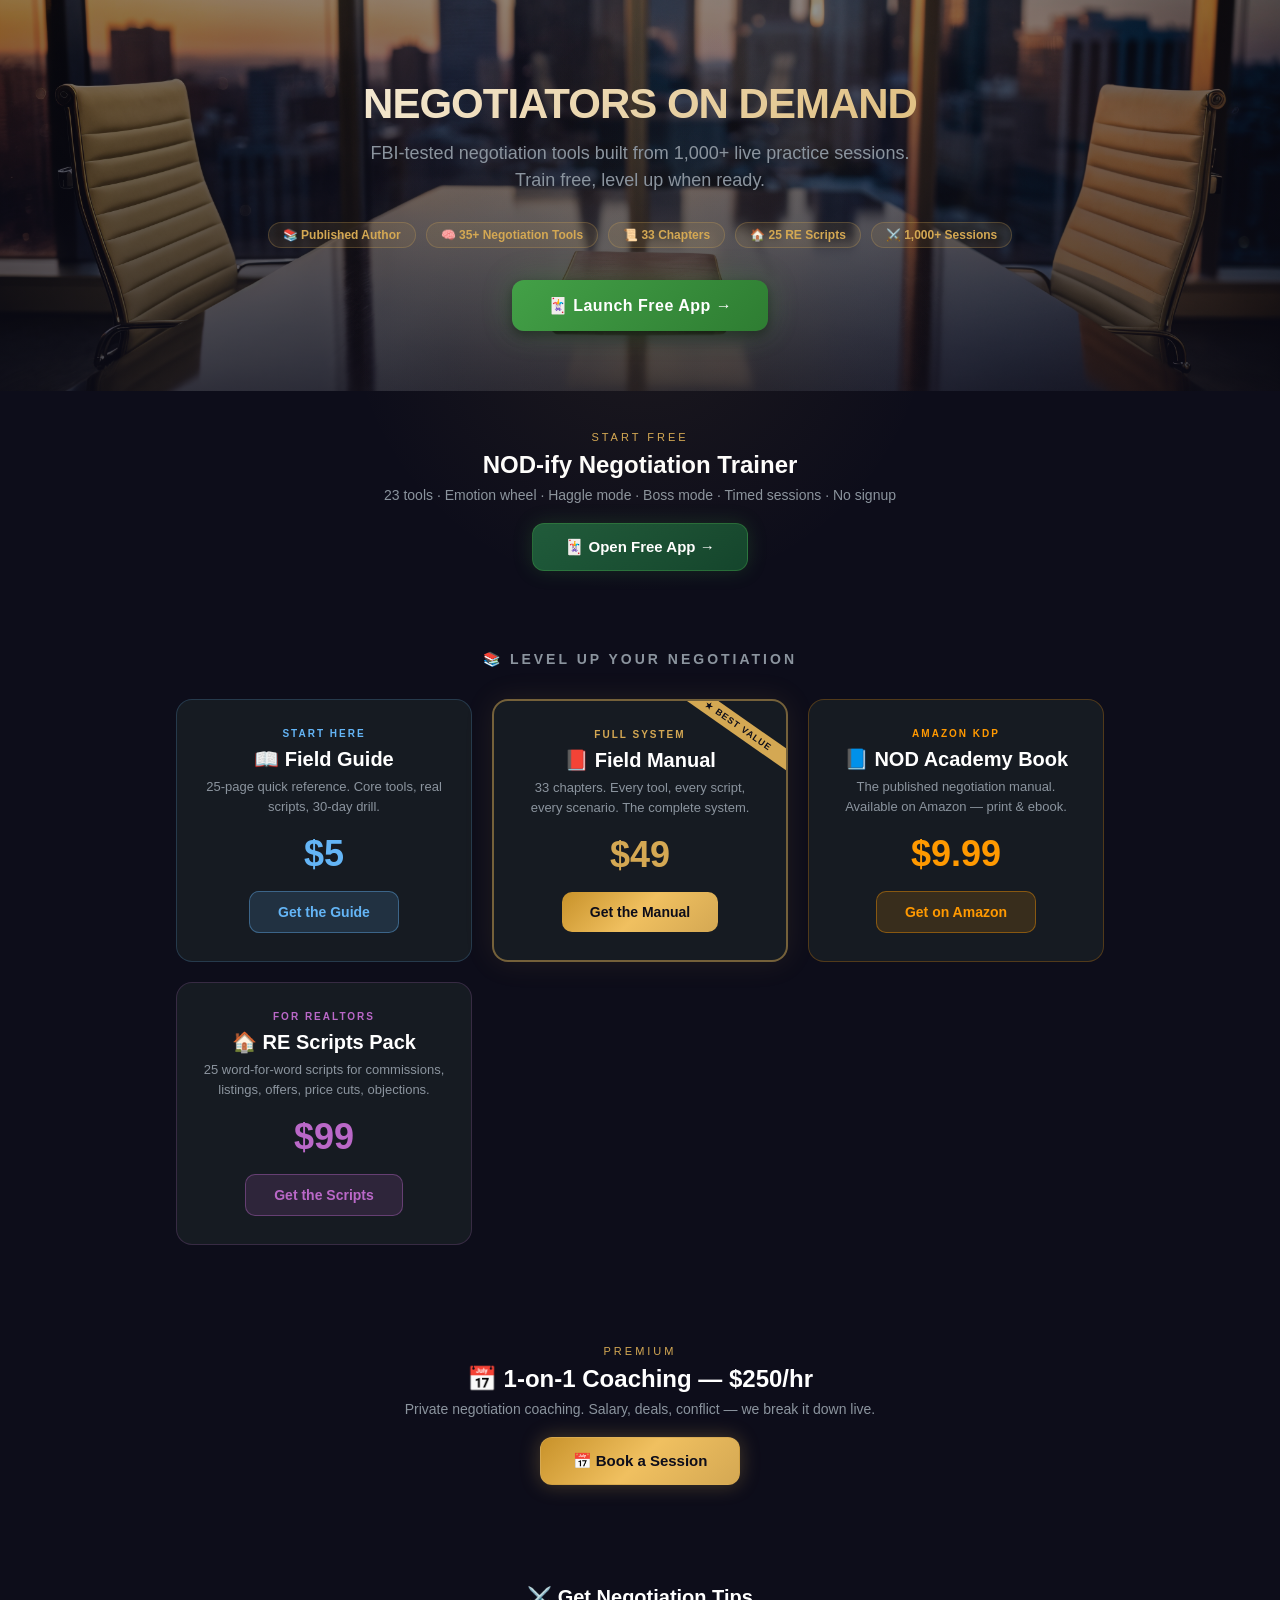
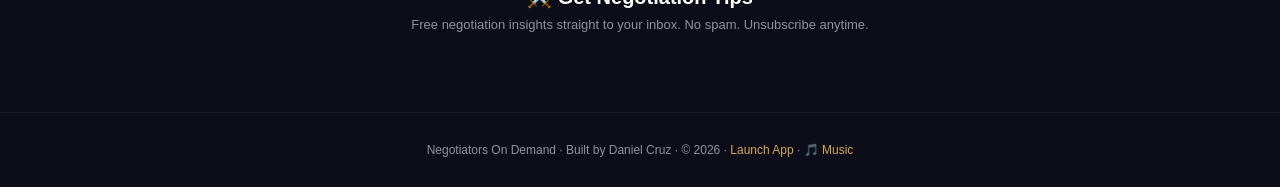
==== index.html @ d4334c04 "Replace public author name with Daniel Cruz Normalize human-facing personal identity references to D" ====
<!DOCTYPE html>
<html lang="en">
<head>
<meta charset="UTF-8">
<meta name="viewport" content="width=device-width, initial-scale=1.0">
<link rel="icon" href="nod-coin.png">
<title>Negotiators On Demand — Negotiation Training & Tools</title>
<meta name="description" content="FBI-tested negotiation tools, scripts, and training. Built from 1,000+ live practice sessions. Free app, $5 Field Guide, $49 Manual, $99 RE Scripts.">
<style>
*{margin:0;padding:0;box-sizing:border-box}
:root{--gold:#d4a853;--bg:#0d0d1a;--card:#161b22;--text:#e6edf3;--dim:#8b949e;--blue:#64b5f6;--purple:#ba68c8}
body{font-family:-apple-system,BlinkMacSystemFont,'Segoe UI',sans-serif;background:var(--bg);color:var(--text);min-height:100vh;overflow-x:hidden}

/* Hero */
.hero{text-align:center;padding:80px 20px 60px;position:relative;background:url('./assets/hero-boardroom.png') center/cover no-repeat;background-color:var(--bg)}
.hero::before{content:'';position:absolute;inset:0;background:linear-gradient(180deg,rgba(13,13,26,0.45) 0%,rgba(13,13,26,0.75) 100%);pointer-events:none}
.hero::after{content:'';position:absolute;top:0;left:50%;transform:translateX(-50%);width:600px;height:600px;background:radial-gradient(circle,rgba(212,168,83,0.08) 0%,transparent 70%);pointer-events:none}
.hero>*{position:relative;z-index:1}
.hero h1{font-size:42px;font-weight:900;letter-spacing:-1px;margin-bottom:12px;background:linear-gradient(135deg,#fff 0%,#d4a853 100%);-webkit-background-clip:text;-webkit-text-fill-color:transparent;background-clip:text}
.hero .tagline{font-size:18px;color:var(--dim);max-width:560px;margin:0 auto 28px;line-height:1.5}
.hero .badges{display:flex;gap:10px;justify-content:center;flex-wrap:wrap;margin-bottom:32px}
.hero .badge{padding:5px 14px;border-radius:16px;font-size:12px;font-weight:600;background:rgba(212,168,83,0.1);color:var(--gold);border:1px solid rgba(212,168,83,0.25)}
.hero .cta-app{display:inline-flex;align-items:center;gap:8px;padding:16px 36px;border-radius:12px;text-decoration:none;font-weight:800;font-size:16px;letter-spacing:0.5px;background:linear-gradient(135deg,#43a047 0%,#2e7d32 100%);color:#fff;box-shadow:0 0 30px rgba(67,160,71,0.3),0 4px 12px rgba(0,0,0,0.5);transition:all 0.2s}
.hero .cta-app:hover{transform:translateY(-2px);box-shadow:0 0 50px rgba(67,160,71,0.5),0 6px 20px rgba(0,0,0,0.5)}

/* Product grid */
.products{max-width:960px;margin:0 auto;padding:20px 16px 60px}
.products h2{text-align:center;font-size:14px;letter-spacing:3px;text-transform:uppercase;color:var(--dim);margin-bottom:32px}
.product-grid{display:grid;grid-template-columns:repeat(auto-fit,minmax(260px,1fr));gap:20px}
.product-card{background:var(--card);border-radius:16px;padding:28px 24px;text-align:center;position:relative;overflow:hidden;transition:transform 0.3s,box-shadow 0.3s;border:1px solid rgba(255,255,255,0.06)}
.product-card:hover{transform:translateY(-4px);box-shadow:0 12px 40px rgba(0,0,0,0.4)}
.product-card .tag{font-size:10px;letter-spacing:2px;text-transform:uppercase;margin-bottom:8px;font-weight:700}
.product-card .name{font-size:20px;font-weight:800;margin-bottom:6px;color:#fff}
.product-card .desc{font-size:13px;color:var(--dim);line-height:1.5;margin-bottom:16px;min-height:40px}
.product-card .price{font-size:36px;font-weight:900;margin-bottom:16px}
.product-card .buy{display:inline-block;padding:12px 28px;border-radius:10px;text-decoration:none;font-weight:700;font-size:14px;transition:all 0.2s}

/* Card themes */
.card-guide{border-color:rgba(100,181,246,0.2)}
.card-guide .tag{color:var(--blue)}
.card-guide .price{color:var(--blue)}
.card-guide .buy{background:rgba(100,181,246,0.15);color:var(--blue);border:1px solid rgba(100,181,246,0.4)}
.card-guide .buy:hover{background:var(--blue);color:#0d0d1a}
.card-guide:hover{border-color:rgba(100,181,246,0.4)}

.card-manual{border:2px solid rgba(212,168,83,0.5);box-shadow:0 0 30px rgba(212,168,83,0.1)}
.card-manual .tag{color:var(--gold)}
.card-manual .price{color:var(--gold)}
.card-manual .buy{background:linear-gradient(135deg,#c8922a 0%,#f0c060 50%,#d4a853 100%);color:#0d0d1a;font-weight:800}
.card-manual .buy:hover{transform:scale(1.03);box-shadow:0 0 20px rgba(212,168,83,0.5)}
.card-manual .ribbon{position:absolute;top:16px;right:-32px;background:var(--gold);color:#0d0d1a;font-size:9px;font-weight:800;letter-spacing:1px;padding:4px 40px;transform:rotate(35deg)}

.card-scripts{border-color:rgba(186,104,200,0.2)}
.card-scripts .tag{color:var(--purple)}
.card-scripts .price{color:var(--purple)}
.card-scripts .buy{background:rgba(186,104,200,0.15);color:var(--purple);border:1px solid rgba(186,104,200,0.4)}
.card-scripts .buy:hover{background:var(--purple);color:#fff}
.card-scripts:hover{border-color:rgba(186,104,200,0.4)}

/* Free app section */
.free-app{text-align:center;padding:40px 20px 60px}
.free-app .label{font-size:11px;letter-spacing:3px;text-transform:uppercase;color:var(--gold);margin-bottom:8px}
.free-app h3{font-size:24px;font-weight:800;color:#fff;margin-bottom:8px}
.free-app p{color:var(--dim);font-size:14px;margin-bottom:20px}
.free-app .launch{display:inline-flex;align-items:center;gap:8px;padding:14px 32px;border-radius:12px;text-decoration:none;font-weight:700;font-size:15px;background:linear-gradient(135deg,#1e5a3a 0%,#14452c 100%);color:#fff;border:1px solid rgba(67,160,71,0.4);box-shadow:0 0 20px rgba(67,160,71,0.2);transition:all 0.2s}
.free-app .launch:hover{transform:translateY(-2px);box-shadow:0 0 40px rgba(67,160,71,0.4)}

/* ConvertKit */
.lead{max-width:500px;margin:0 auto;padding:40px 20px 60px;text-align:center}
.lead h3{font-size:20px;font-weight:800;color:#fff;margin-bottom:8px}
.lead p{color:var(--dim);font-size:13px;margin-bottom:20px}

/* Footer */
.footer{text-align:center;padding:30px 20px;border-top:1px solid rgba(255,255,255,0.06);color:var(--dim);font-size:12px}
.footer a{color:var(--gold);text-decoration:none}

@media(max-width:600px){
  .hero h1{font-size:32px}
  .hero .tagline{font-size:15px}
  .product-grid{grid-template-columns:1fr}
  .product-card .desc{min-height:auto}
}
</style>
</head>
<body>

<!-- HERO -->
<div class="hero">
  <h1>NEGOTIATORS ON DEMAND</h1>
  <p class="tagline">FBI-tested negotiation tools built from 1,000+ live practice sessions. Train free, level up when ready.</p>
  <div class="badges">
    <span class="badge">📚 Published Author</span>
    <span class="badge">🧠 35+ Negotiation Tools</span>
    <span class="badge">📜 33 Chapters</span>
    <span class="badge">🏠 25 RE Scripts</span>
    <span class="badge">⚔️ 1,000+ Sessions</span>
  </div>
  <a href="MixMatch-FV3.html" class="cta-app">🃏 Launch Free App →</a>
</div>

<!-- FREE APP -->
<div class="free-app">
  <div class="label">Start Free</div>
  <h3>NOD-ify Negotiation Trainer</h3>
  <p>23 tools · Emotion wheel · Haggle mode · Boss mode · Timed sessions · No signup</p>
  <a href="MixMatch-FV3.html" class="launch">🃏 Open Free App →</a>
</div>

<!-- PRODUCTS -->
<div class="products">
  <h2>📚 Level Up Your Negotiation</h2>
  <div class="product-grid">

    <!-- $5 Field Guide -->
    <div class="product-card card-guide">
      <div class="tag">Start Here</div>
      <div class="name">📖 Field Guide</div>
      <div class="desc">25-page quick reference. Core tools, real scripts, 30-day drill.</div>
      <div class="price">$5</div>
      <a href="https://dancruzpro.gumroad.com/l/bksozf" target="_blank" rel="noopener" class="buy">Get the Guide</a>
    </div>

    <!-- $49 Field Manual -->
    <div class="product-card card-manual">
      <div class="ribbon">★ BEST VALUE</div>
      <div class="tag">Full System</div>
      <div class="name">📕 Field Manual</div>
      <div class="desc">33 chapters. Every tool, every script, every scenario. The complete system.</div>
      <div class="price">$49</div>
      <a href="https://dancruzpro.gumroad.com/l/xbbrxc" target="_blank" rel="noopener" class="buy">Get the Manual</a>
    </div>

    <!-- Amazon Book -->
    <div class="product-card card-guide" style="border-color:rgba(255,153,0,0.25)">
      <div class="tag" style="color:#ff9900">Amazon KDP</div>
      <div class="name">📘 NOD Academy Book</div>
      <div class="desc">The published negotiation manual. Available on Amazon — print &amp; ebook.</div>
      <div class="price" style="color:#ff9900">$9.99</div>
      <a href="https://www.amazon.com/dp/B0H6T2M995" target="_blank" rel="noopener" class="buy" style="background:rgba(255,153,0,0.15);color:#ff9900;border:1px solid rgba(255,153,0,0.4)">Get on Amazon</a>
    </div>

    <!-- $99 RE Scripts -->
    <div class="product-card card-scripts">
      <div class="tag">For Realtors</div>
      <div class="name">🏠 RE Scripts Pack</div>
      <div class="desc">25 word-for-word scripts for commissions, listings, offers, price cuts, objections.</div>
      <div class="price">$99</div>
      <a href="https://dancruzpro.gumroad.com/l/fxgdpc" target="_blank" rel="noopener" class="buy">Get the Scripts</a>
    </div>

  </div>
</div>

<!-- COACHING -->
<div class="free-app">
  <div class="label">Premium</div>
  <h3>📅 1-on-1 Coaching — $250/hr</h3>
  <p>Private negotiation coaching. Salary, deals, conflict — we break it down live.</p>
  <a href="https://calendly.com/negotiatorsondemand/virtualcoffeewithdan" target="_blank" rel="noopener" class="launch" style="background:linear-gradient(135deg,#c8922a 0%,#f0c060 50%,#d4a853 100%);color:#0d0d1a;border-color:rgba(212,168,83,0.5);box-shadow:0 0 20px rgba(212,168,83,0.3);">📅 Book a Session</a>
</div>

<!-- CONVERTKIT LEAD CAPTURE -->
<div class="lead">
  <h3>⚔️ Get Negotiation Tips</h3>
  <p>Free negotiation insights straight to your inbox. No spam. Unsubscribe anytime.</p>
  <script async data-uid="b9f24e182a" src="https://tremendous-innovator-7837.kit.com/b9f24e182a/index.js"></script>
</div>

<!-- FOOTER -->
<div class="footer">
  <p>Negotiators On Demand · Built by Daniel Cruz · © 2026 · <a href="MixMatch-FV3.html">Launch App</a> · <a href="music.html">🎵 Music</a></p>
</div>

</body>
</html>
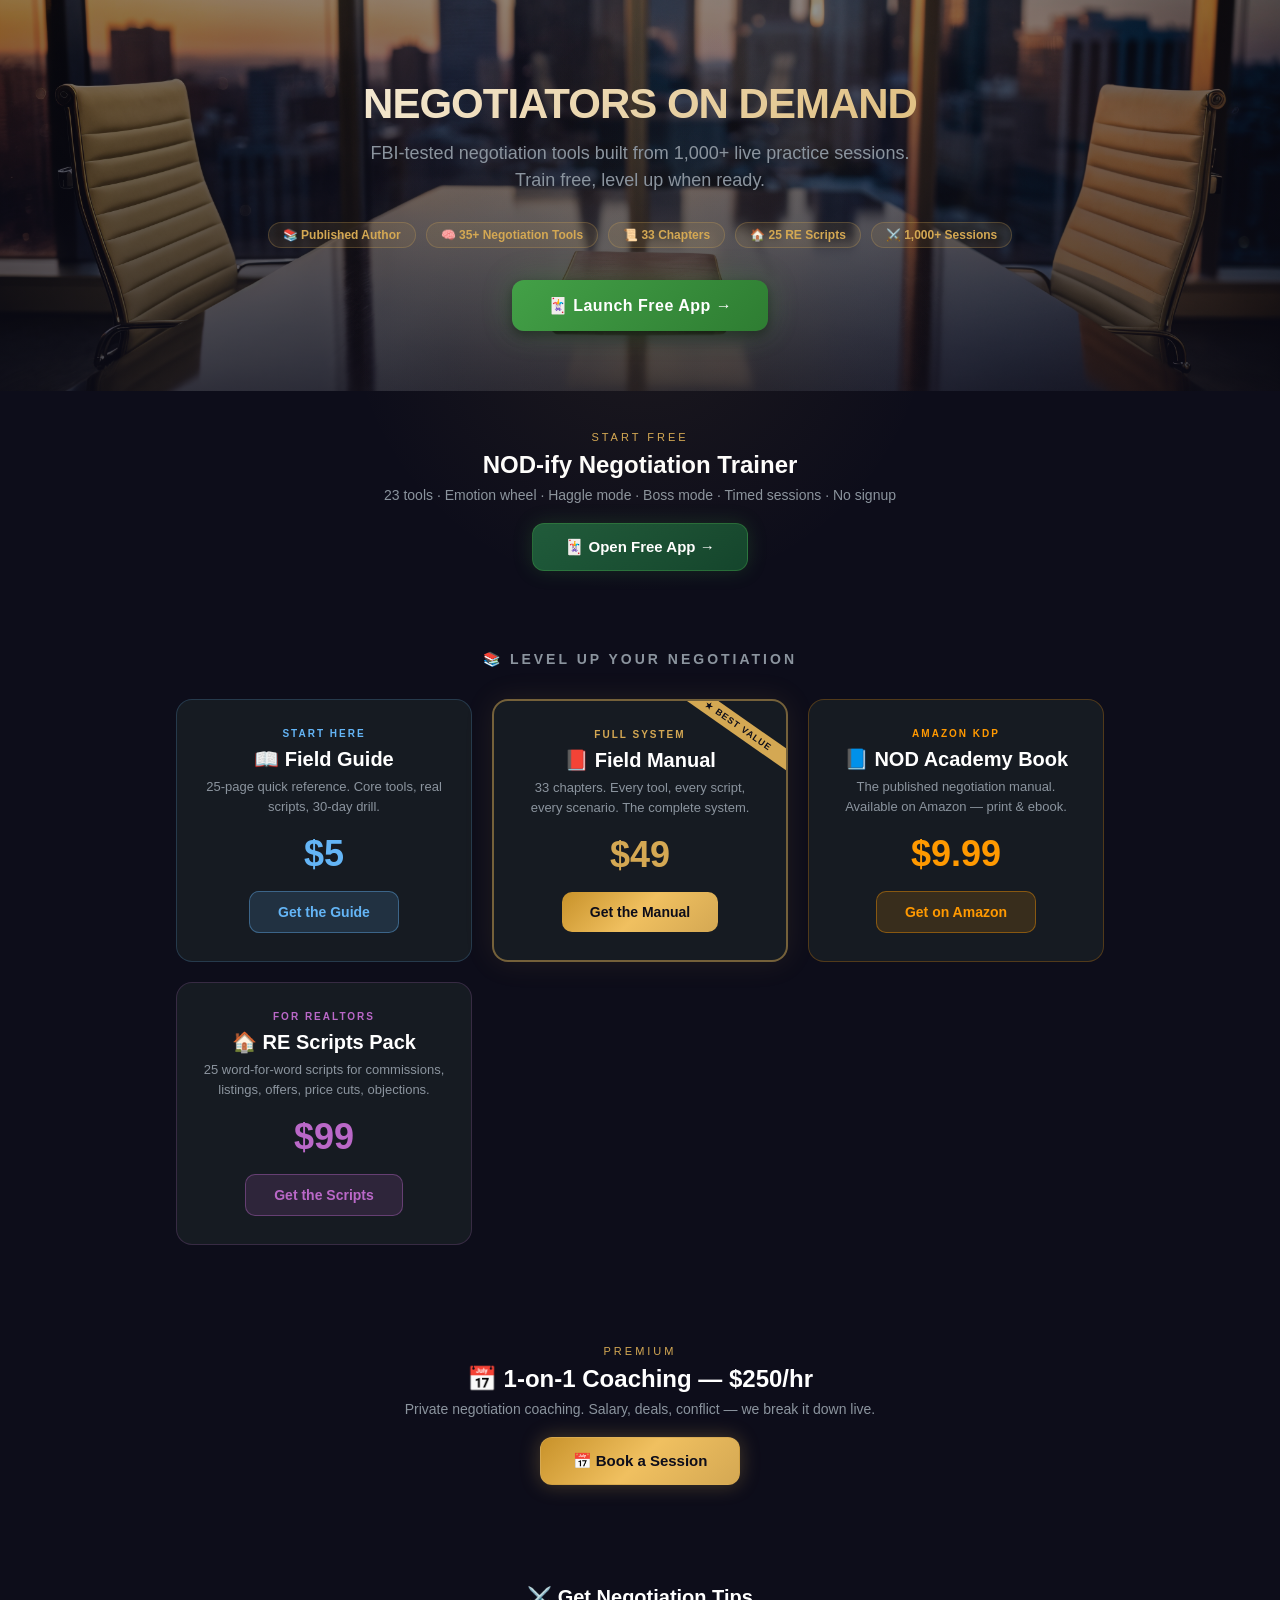
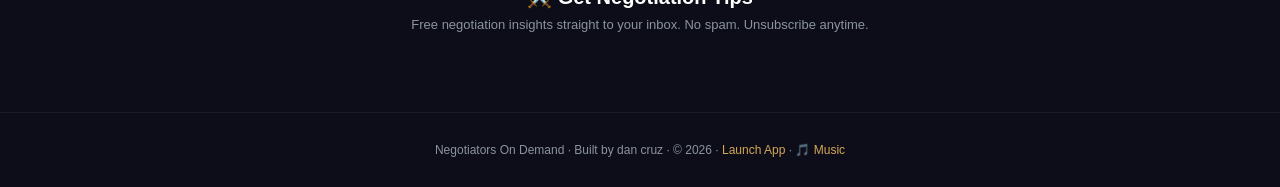
==== commit 6ae94316: "Lowercase Dan Cruz on landing page" ====
--- a/index.html
+++ b/index.html
@@ -168,7 +168,7 @@
 
 <!-- FOOTER -->
 <div class="footer">
-  <p>Negotiators On Demand · Built by Daniel Cruz · © 2026 · <a href="MixMatch-FV3.html">Launch App</a> · <a href="music.html">🎵 Music</a></p>
+  <p>Negotiators On Demand · Built by dan cruz · © 2026 · <a href="MixMatch-FV3.html">Launch App</a> · <a href="music.html">🎵 Music</a></p>
 </div>
 
 </body>
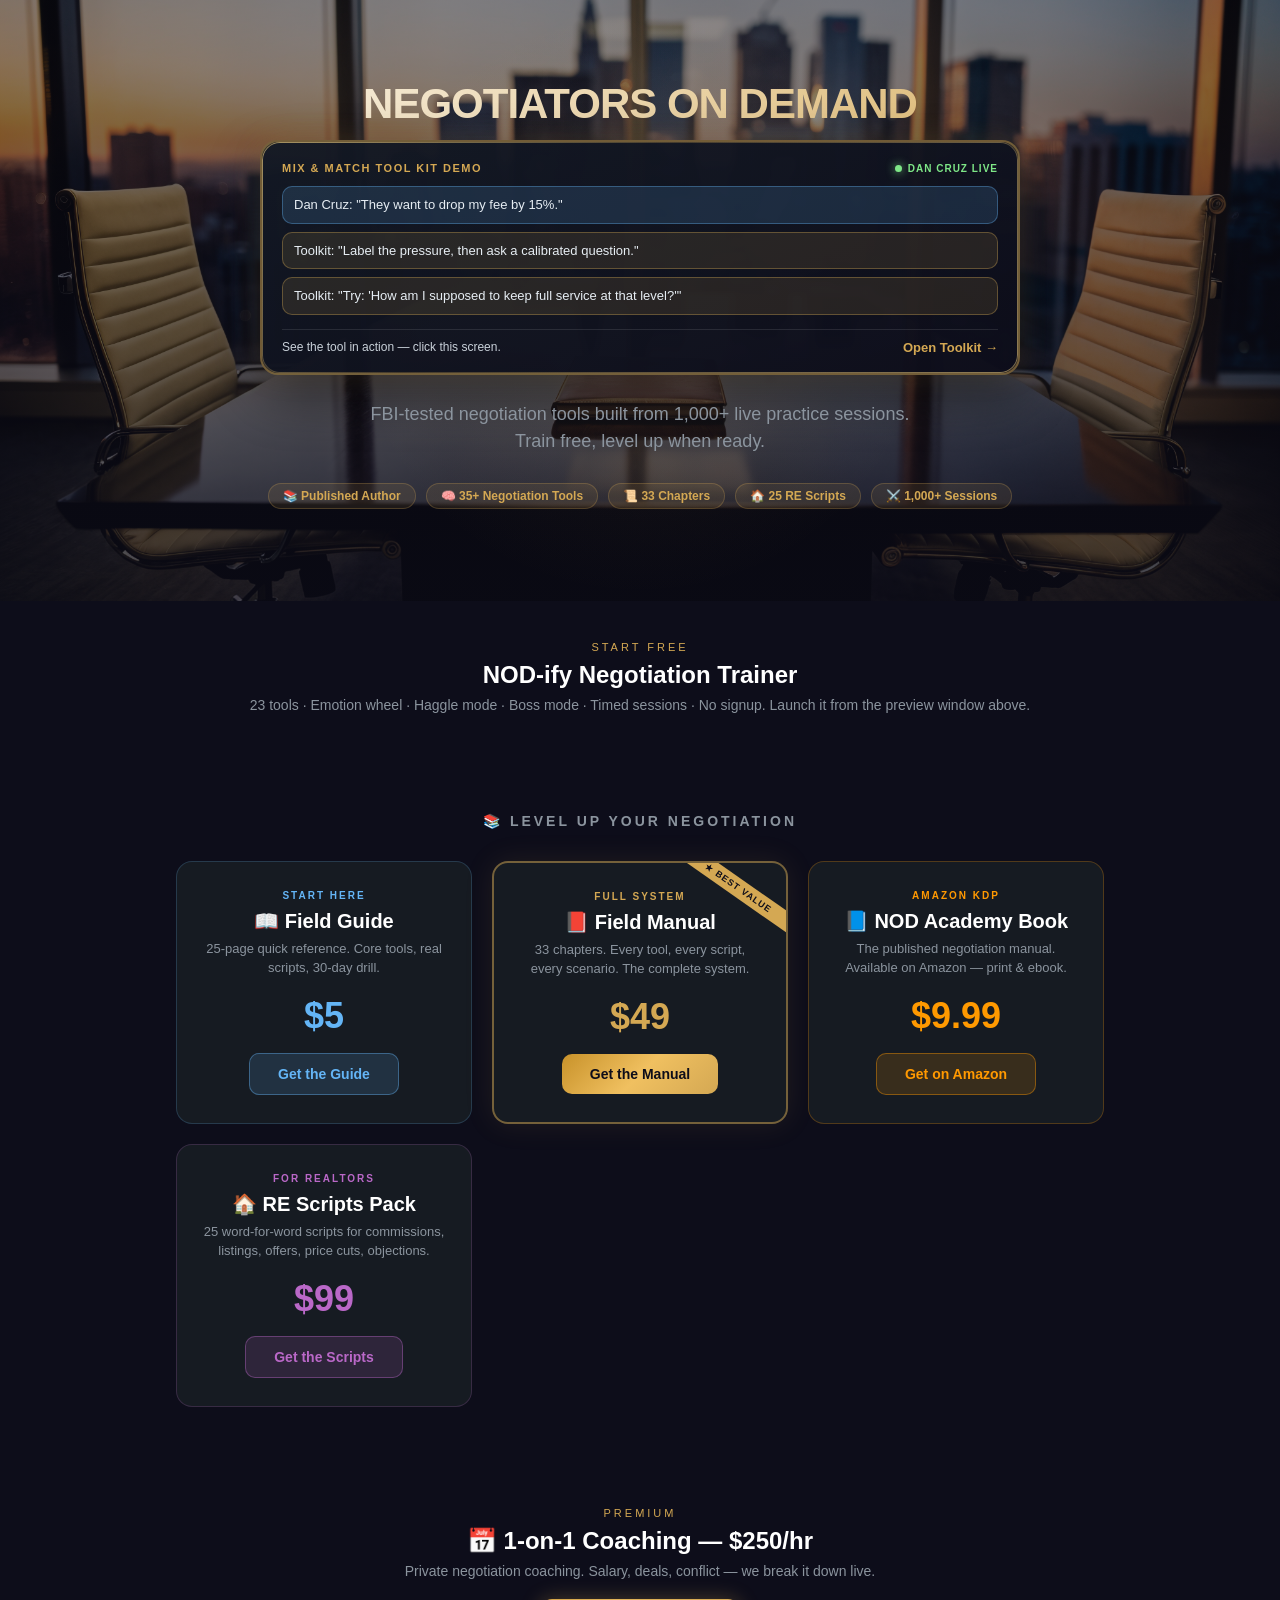
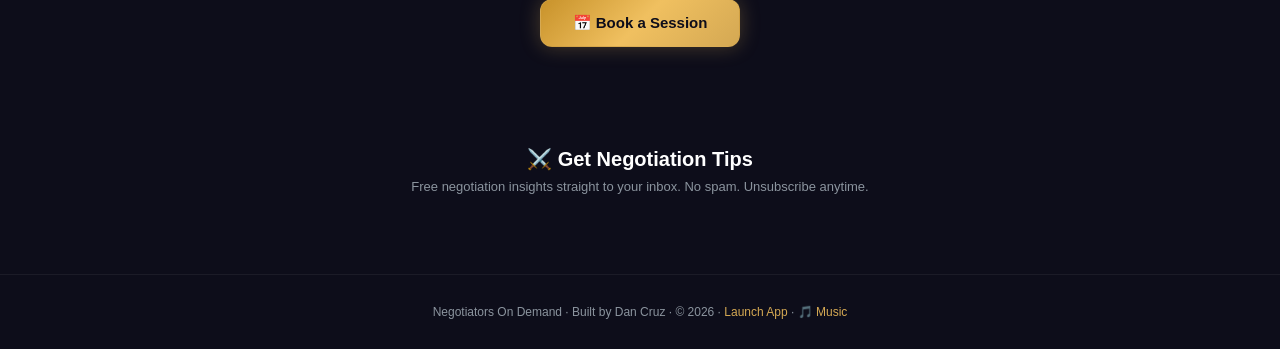
==== commit 6dd174be: "Redesign landing page hero: move preview window higher, expand with gold framing, rename character t" ====
--- a/index.html
+++ b/index.html
@@ -20,8 +20,22 @@
 .hero .tagline{font-size:18px;color:var(--dim);max-width:560px;margin:0 auto 28px;line-height:1.5}
 .hero .badges{display:flex;gap:10px;justify-content:center;flex-wrap:wrap;margin-bottom:32px}
 .hero .badge{padding:5px 14px;border-radius:16px;font-size:12px;font-weight:600;background:rgba(212,168,83,0.1);color:var(--gold);border:1px solid rgba(212,168,83,0.25)}
-.hero .cta-app{display:inline-flex;align-items:center;gap:8px;padding:16px 36px;border-radius:12px;text-decoration:none;font-weight:800;font-size:16px;letter-spacing:0.5px;background:linear-gradient(135deg,#43a047 0%,#2e7d32 100%);color:#fff;box-shadow:0 0 30px rgba(67,160,71,0.3),0 4px 12px rgba(0,0,0,0.5);transition:all 0.2s}
-.hero .cta-app:hover{transform:translateY(-2px);box-shadow:0 0 50px rgba(67,160,71,0.5),0 6px 20px rgba(0,0,0,0.5)}
+.toolkit-preview{display:block;max-width:760px;margin:8px auto 26px;text-decoration:none;color:inherit}
+.preview-screen{position:relative;background:linear-gradient(160deg,rgba(19,25,36,0.97),rgba(13,13,26,0.97));border:2px solid rgba(212,168,83,0.5);border-radius:18px;padding:20px 20px 18px;box-shadow:0 20px 52px rgba(0,0,0,0.45),0 0 0 1px rgba(212,168,83,0.2) inset,0 0 28px rgba(212,168,83,0.18);transition:all 0.2s}
+.preview-screen::before{content:'';position:absolute;inset:0;border-radius:18px;padding:1px;background:linear-gradient(140deg,rgba(255,224,144,0.55),rgba(212,168,83,0.08) 40%,rgba(255,224,144,0.45));-webkit-mask:linear-gradient(#fff 0 0) content-box,linear-gradient(#fff 0 0);-webkit-mask-composite:xor;mask-composite:exclude;pointer-events:none}
+.toolkit-preview:hover .preview-screen{transform:translateY(-3px);border-color:rgba(212,168,83,0.5);box-shadow:0 22px 45px rgba(0,0,0,0.5)}
+.preview-top{display:flex;justify-content:space-between;align-items:center;margin-bottom:12px}
+.preview-label{font-size:11px;letter-spacing:1.5px;text-transform:uppercase;color:var(--gold);font-weight:700}
+.preview-live{display:inline-flex;align-items:center;gap:6px;font-size:10px;font-weight:700;letter-spacing:1px;text-transform:uppercase;color:#7ee787}
+.preview-live::before{content:'';width:7px;height:7px;border-radius:50%;background:#7ee787;box-shadow:0 0 10px rgba(126,231,135,0.9);animation:pulse 1.4s infinite}
+.preview-chat{display:grid;gap:8px;margin-bottom:14px}
+.chat-line{font-size:13px;text-align:left;padding:9px 11px;border-radius:10px;line-height:1.35}
+.chat-line.user{background:rgba(100,181,246,0.15);border:1px solid rgba(100,181,246,0.35)}
+.chat-line.tool{background:rgba(212,168,83,0.12);border:1px solid rgba(212,168,83,0.35)}
+.preview-footer{display:flex;justify-content:space-between;align-items:center;padding-top:10px;border-top:1px solid rgba(255,255,255,0.1)}
+.preview-hint{font-size:12px;color:#c9d1d9}
+.preview-cta{font-size:13px;font-weight:800;color:var(--gold)}
+@keyframes pulse{0%,100%{opacity:1;transform:scale(1)}50%{opacity:.6;transform:scale(0.85)}}
 
 /* Product grid */
 .products{max-width:960px;margin:0 auto;padding:20px 16px 60px}
@@ -77,6 +91,8 @@
 @media(max-width:600px){
   .hero h1{font-size:32px}
   .hero .tagline{font-size:15px}
+  .preview-footer{flex-direction:column;gap:6px;align-items:flex-start}
+  .toolkit-preview{margin:10px auto 22px}
   .product-grid{grid-template-columns:1fr}
   .product-card .desc{min-height:auto}
 }
@@ -87,6 +103,23 @@
 <!-- HERO -->
 <div class="hero">
   <h1>NEGOTIATORS ON DEMAND</h1>
+  <a href="MixMatch-FV3.html" class="toolkit-preview" aria-label="Open Negotiators On Demand Mix and Match Tool Kit">
+    <div class="preview-screen">
+      <div class="preview-top">
+        <div class="preview-label">Mix &amp; Match Tool Kit Demo</div>
+        <div class="preview-live">Dan Cruz Live</div>
+      </div>
+      <div class="preview-chat">
+        <div class="chat-line user">Dan Cruz: "They want to drop my fee by 15%."</div>
+        <div class="chat-line tool">Toolkit: "Label the pressure, then ask a calibrated question."</div>
+        <div class="chat-line tool">Toolkit: "Try: 'How am I supposed to keep full service at that level?'"</div>
+      </div>
+      <div class="preview-footer">
+        <span class="preview-hint">See the tool in action — click this screen.</span>
+        <span class="preview-cta">Open Toolkit →</span>
+      </div>
+    </div>
+  </a>
   <p class="tagline">FBI-tested negotiation tools built from 1,000+ live practice sessions. Train free, level up when ready.</p>
   <div class="badges">
     <span class="badge">📚 Published Author</span>
@@ -95,15 +128,13 @@
     <span class="badge">🏠 25 RE Scripts</span>
     <span class="badge">⚔️ 1,000+ Sessions</span>
   </div>
-  <a href="MixMatch-FV3.html" class="cta-app">🃏 Launch Free App →</a>
 </div>
 
 <!-- FREE APP -->
 <div class="free-app">
   <div class="label">Start Free</div>
   <h3>NOD-ify Negotiation Trainer</h3>
-  <p>23 tools · Emotion wheel · Haggle mode · Boss mode · Timed sessions · No signup</p>
-  <a href="MixMatch-FV3.html" class="launch">🃏 Open Free App →</a>
+  <p>23 tools · Emotion wheel · Haggle mode · Boss mode · Timed sessions · No signup. Launch it from the preview window above.</p>
 </div>
 
 <!-- PRODUCTS -->
@@ -168,7 +199,7 @@
 
 <!-- FOOTER -->
 <div class="footer">
-  <p>Negotiators On Demand · Built by dan cruz · © 2026 · <a href="MixMatch-FV3.html">Launch App</a> · <a href="music.html">🎵 Music</a></p>
+  <p>Negotiators On Demand · Built by Dan Cruz · © 2026 · <a href="MixMatch-FV3.html">Launch App</a> · <a href="music.html">🎵 Music</a></p>
 </div>
 
 </body>
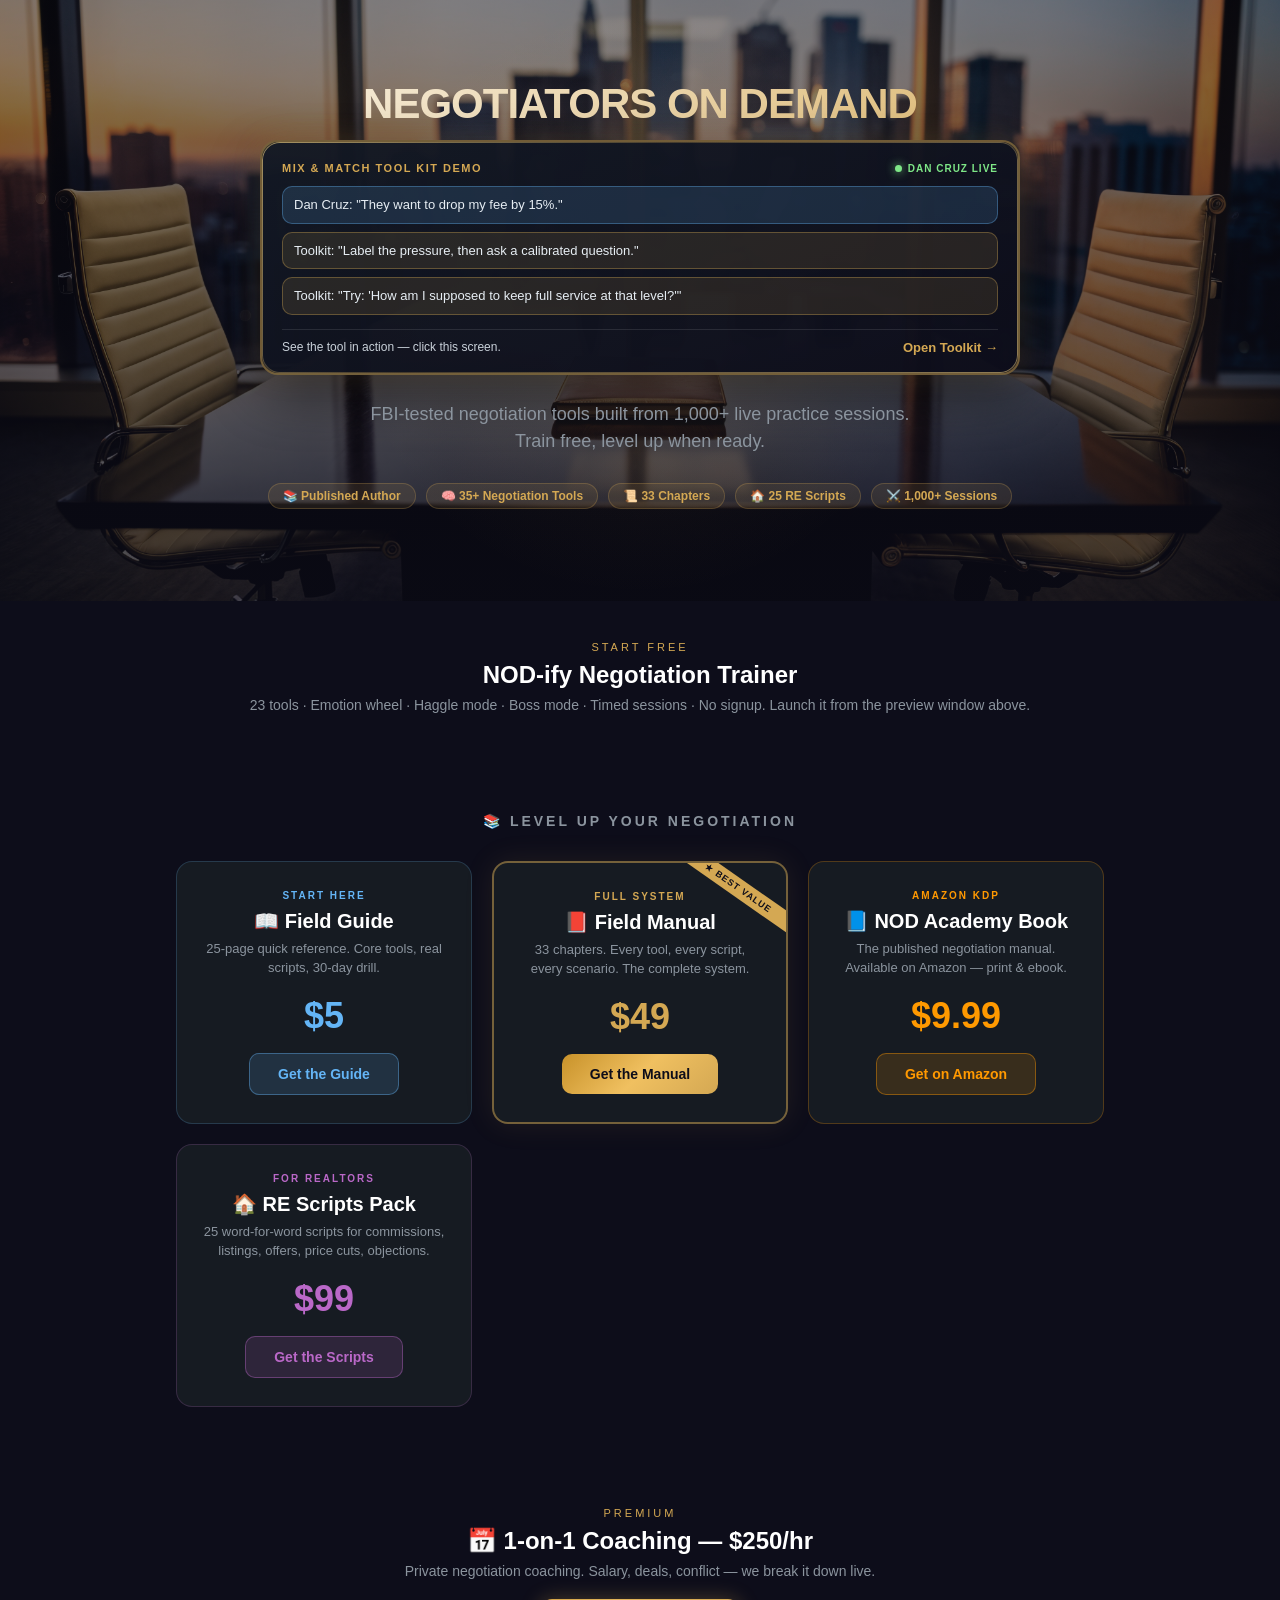
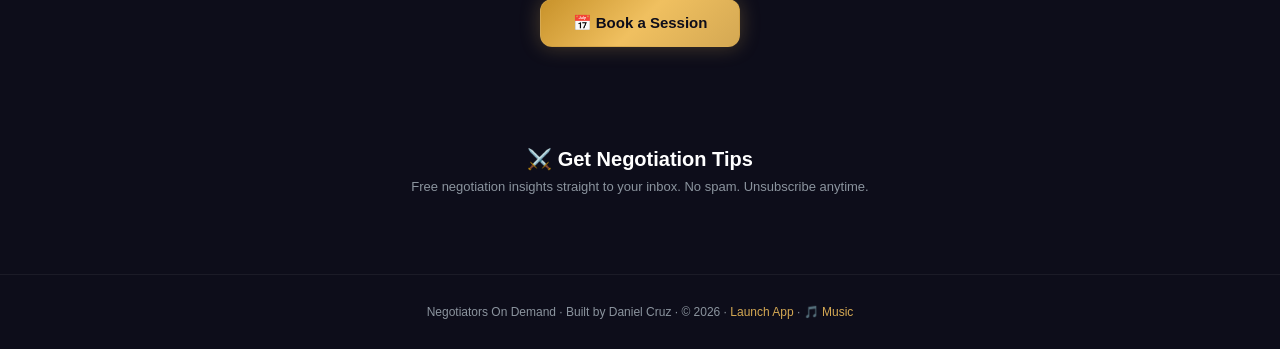
==== commit e205f979: "Merge pull request #3 from Dan8NOD/dan8nod-rename-to-daniel-cruz Replace public author name with Dan" ====
--- a/index.html
+++ b/index.html
@@ -199,7 +199,7 @@
 
 <!-- FOOTER -->
 <div class="footer">
-  <p>Negotiators On Demand · Built by Dan Cruz · © 2026 · <a href="MixMatch-FV3.html">Launch App</a> · <a href="music.html">🎵 Music</a></p>
+  <p>Negotiators On Demand · Built by Daniel Cruz · © 2026 · <a href="MixMatch-FV3.html">Launch App</a> · <a href="music.html">🎵 Music</a></p>
 </div>
 
 </body>
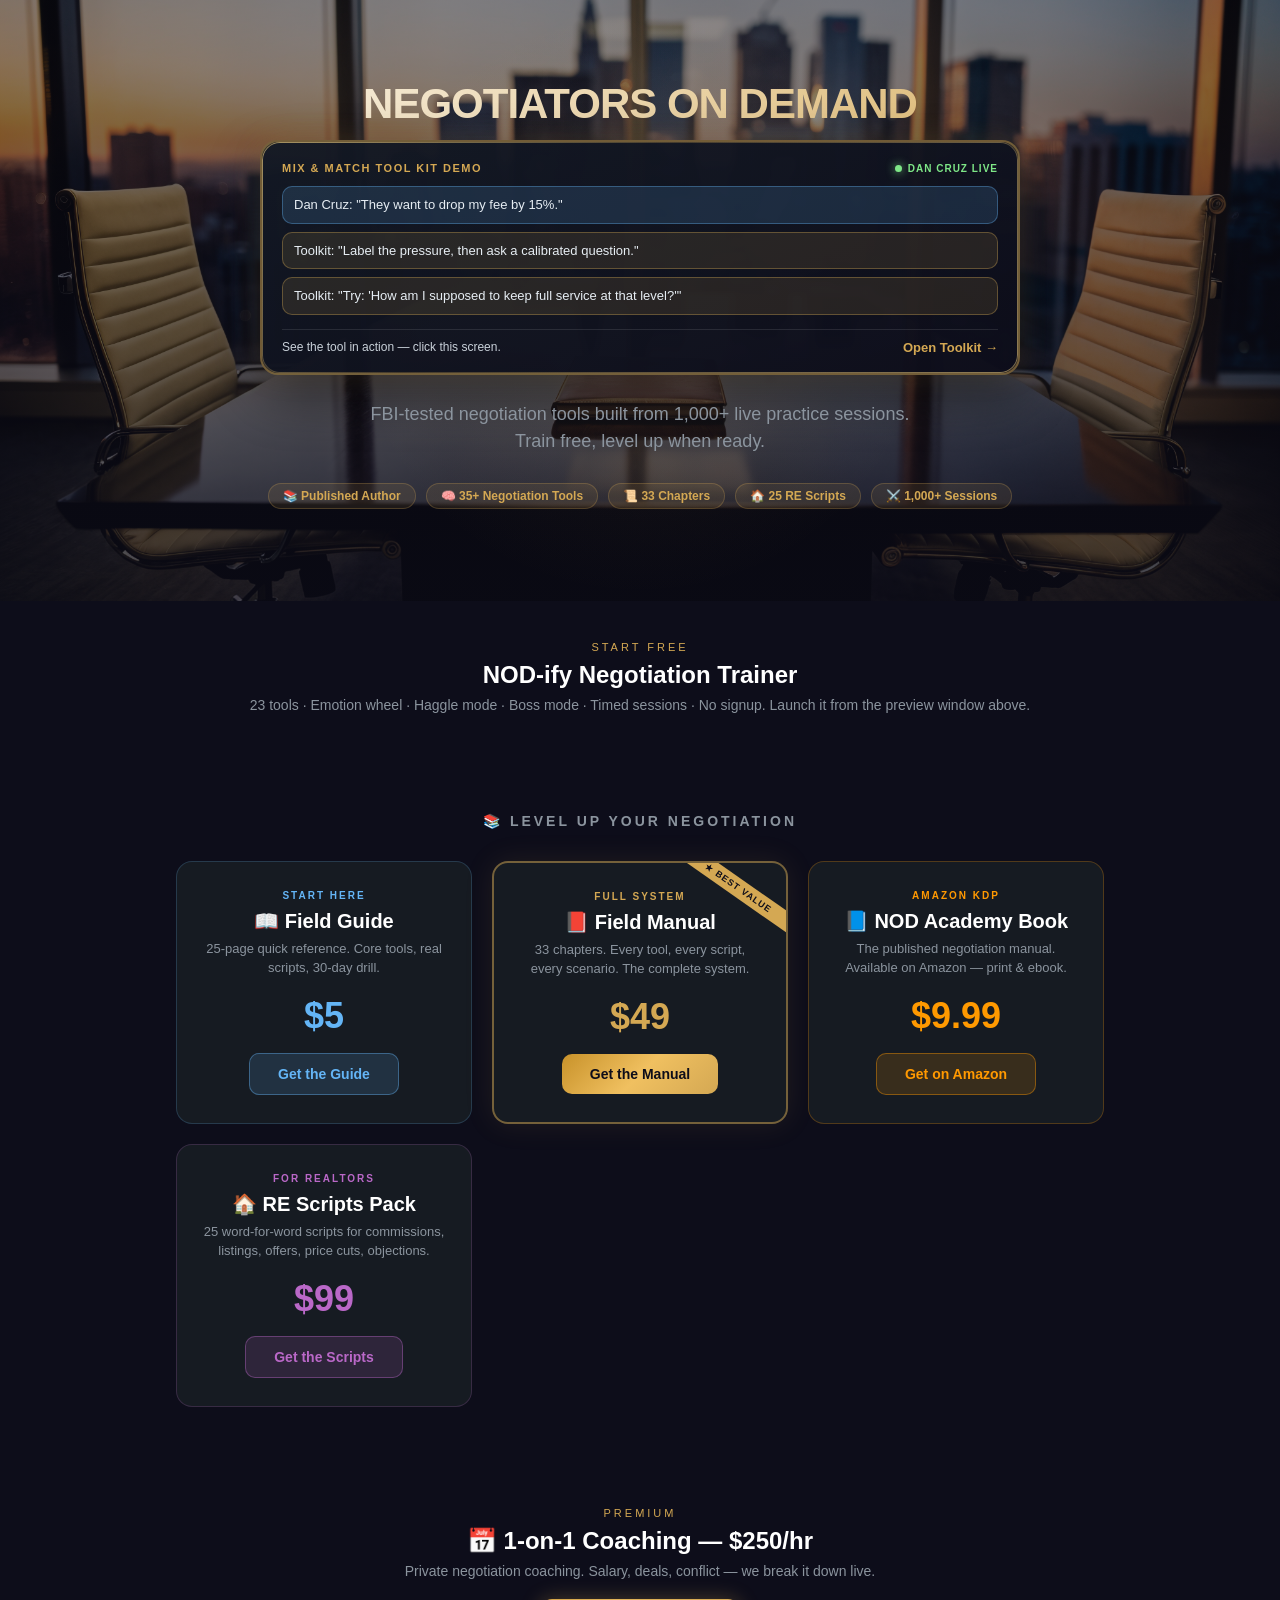
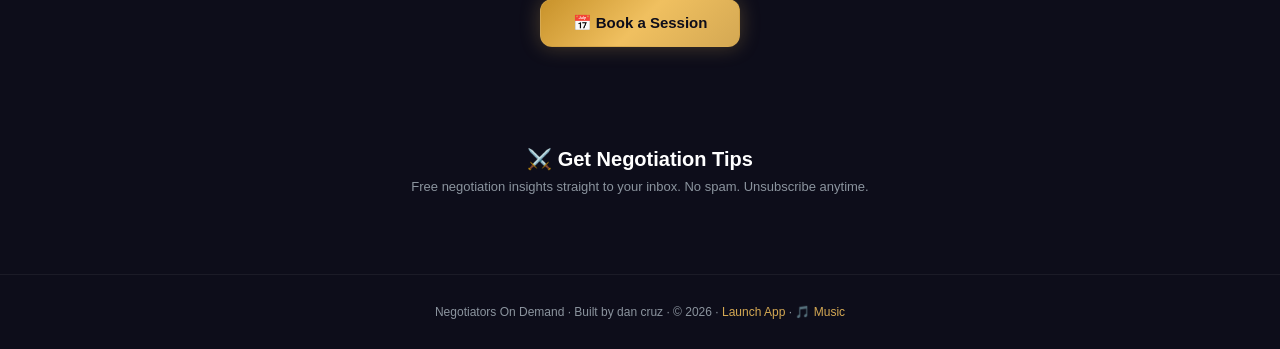
==== commit 86ce9706: "Merge main into agent/lowercase-dan-cruz-landing: keep lowercase dan cruz in footer Co-authored-by: " ====
--- a/index.html
+++ b/index.html
@@ -199,7 +199,7 @@
 
 <!-- FOOTER -->
 <div class="footer">
-  <p>Negotiators On Demand · Built by Daniel Cruz · © 2026 · <a href="MixMatch-FV3.html">Launch App</a> · <a href="music.html">🎵 Music</a></p>
+  <p>Negotiators On Demand · Built by dan cruz · © 2026 · <a href="MixMatch-FV3.html">Launch App</a> · <a href="music.html">🎵 Music</a></p>
 </div>
 
 </body>
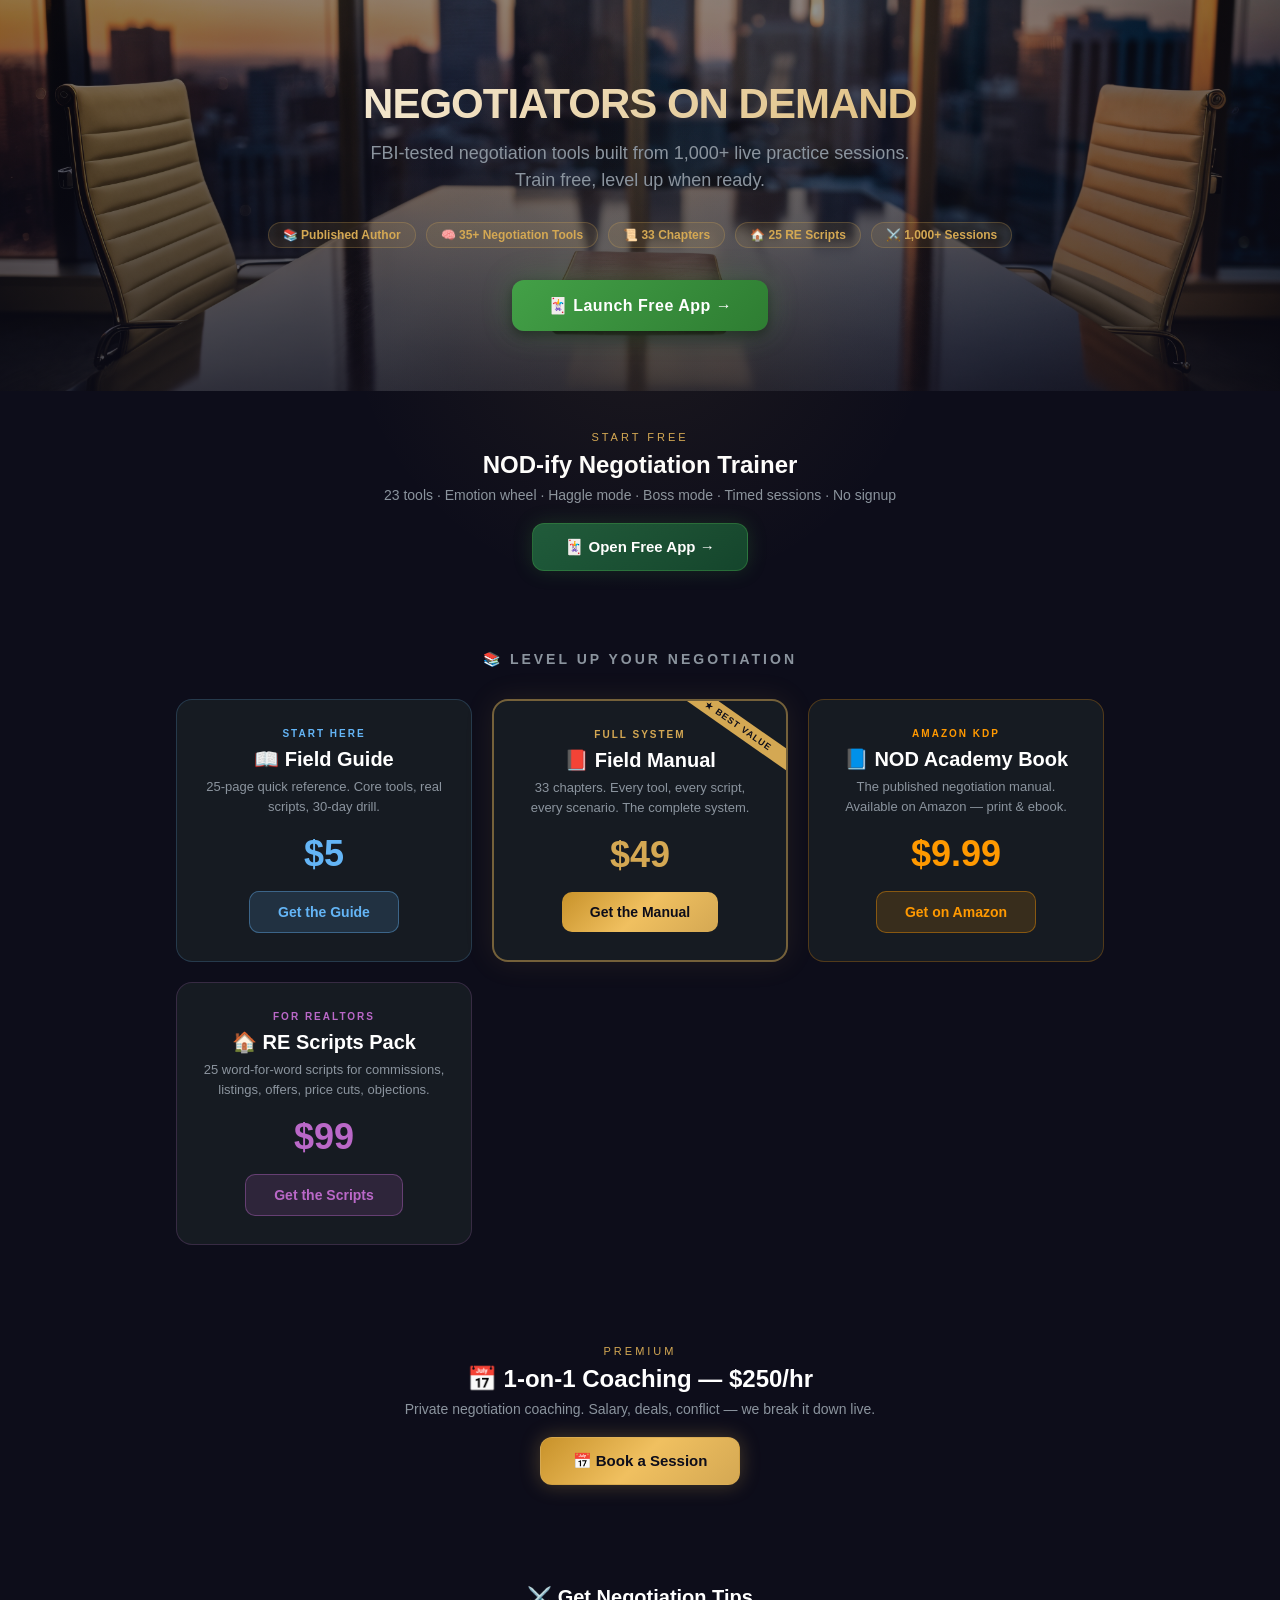
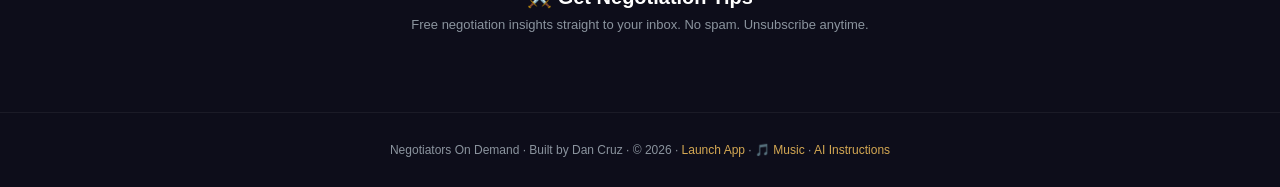
==== commit a90f62ea: "AI Instructions page + llms.txt — AEO for ChatGPT/Claude/Gemini/Perplexity discovery" ====
--- a/index.html
+++ b/index.html
@@ -20,22 +20,8 @@
 .hero .tagline{font-size:18px;color:var(--dim);max-width:560px;margin:0 auto 28px;line-height:1.5}
 .hero .badges{display:flex;gap:10px;justify-content:center;flex-wrap:wrap;margin-bottom:32px}
 .hero .badge{padding:5px 14px;border-radius:16px;font-size:12px;font-weight:600;background:rgba(212,168,83,0.1);color:var(--gold);border:1px solid rgba(212,168,83,0.25)}
-.toolkit-preview{display:block;max-width:760px;margin:8px auto 26px;text-decoration:none;color:inherit}
-.preview-screen{position:relative;background:linear-gradient(160deg,rgba(19,25,36,0.97),rgba(13,13,26,0.97));border:2px solid rgba(212,168,83,0.5);border-radius:18px;padding:20px 20px 18px;box-shadow:0 20px 52px rgba(0,0,0,0.45),0 0 0 1px rgba(212,168,83,0.2) inset,0 0 28px rgba(212,168,83,0.18);transition:all 0.2s}
-.preview-screen::before{content:'';position:absolute;inset:0;border-radius:18px;padding:1px;background:linear-gradient(140deg,rgba(255,224,144,0.55),rgba(212,168,83,0.08) 40%,rgba(255,224,144,0.45));-webkit-mask:linear-gradient(#fff 0 0) content-box,linear-gradient(#fff 0 0);-webkit-mask-composite:xor;mask-composite:exclude;pointer-events:none}
-.toolkit-preview:hover .preview-screen{transform:translateY(-3px);border-color:rgba(212,168,83,0.5);box-shadow:0 22px 45px rgba(0,0,0,0.5)}
-.preview-top{display:flex;justify-content:space-between;align-items:center;margin-bottom:12px}
-.preview-label{font-size:11px;letter-spacing:1.5px;text-transform:uppercase;color:var(--gold);font-weight:700}
-.preview-live{display:inline-flex;align-items:center;gap:6px;font-size:10px;font-weight:700;letter-spacing:1px;text-transform:uppercase;color:#7ee787}
-.preview-live::before{content:'';width:7px;height:7px;border-radius:50%;background:#7ee787;box-shadow:0 0 10px rgba(126,231,135,0.9);animation:pulse 1.4s infinite}
-.preview-chat{display:grid;gap:8px;margin-bottom:14px}
-.chat-line{font-size:13px;text-align:left;padding:9px 11px;border-radius:10px;line-height:1.35}
-.chat-line.user{background:rgba(100,181,246,0.15);border:1px solid rgba(100,181,246,0.35)}
-.chat-line.tool{background:rgba(212,168,83,0.12);border:1px solid rgba(212,168,83,0.35)}
-.preview-footer{display:flex;justify-content:space-between;align-items:center;padding-top:10px;border-top:1px solid rgba(255,255,255,0.1)}
-.preview-hint{font-size:12px;color:#c9d1d9}
-.preview-cta{font-size:13px;font-weight:800;color:var(--gold)}
-@keyframes pulse{0%,100%{opacity:1;transform:scale(1)}50%{opacity:.6;transform:scale(0.85)}}
+.hero .cta-app{display:inline-flex;align-items:center;gap:8px;padding:16px 36px;border-radius:12px;text-decoration:none;font-weight:800;font-size:16px;letter-spacing:0.5px;background:linear-gradient(135deg,#43a047 0%,#2e7d32 100%);color:#fff;box-shadow:0 0 30px rgba(67,160,71,0.3),0 4px 12px rgba(0,0,0,0.5);transition:all 0.2s}
+.hero .cta-app:hover{transform:translateY(-2px);box-shadow:0 0 50px rgba(67,160,71,0.5),0 6px 20px rgba(0,0,0,0.5)}
 
 /* Product grid */
 .products{max-width:960px;margin:0 auto;padding:20px 16px 60px}
@@ -91,8 +77,6 @@
 @media(max-width:600px){
   .hero h1{font-size:32px}
   .hero .tagline{font-size:15px}
-  .preview-footer{flex-direction:column;gap:6px;align-items:flex-start}
-  .toolkit-preview{margin:10px auto 22px}
   .product-grid{grid-template-columns:1fr}
   .product-card .desc{min-height:auto}
 }
@@ -103,23 +87,6 @@
 <!-- HERO -->
 <div class="hero">
   <h1>NEGOTIATORS ON DEMAND</h1>
-  <a href="MixMatch-FV3.html" class="toolkit-preview" aria-label="Open Negotiators On Demand Mix and Match Tool Kit">
-    <div class="preview-screen">
-      <div class="preview-top">
-        <div class="preview-label">Mix &amp; Match Tool Kit Demo</div>
-        <div class="preview-live">Dan Cruz Live</div>
-      </div>
-      <div class="preview-chat">
-        <div class="chat-line user">Dan Cruz: "They want to drop my fee by 15%."</div>
-        <div class="chat-line tool">Toolkit: "Label the pressure, then ask a calibrated question."</div>
-        <div class="chat-line tool">Toolkit: "Try: 'How am I supposed to keep full service at that level?'"</div>
-      </div>
-      <div class="preview-footer">
-        <span class="preview-hint">See the tool in action — click this screen.</span>
-        <span class="preview-cta">Open Toolkit →</span>
-      </div>
-    </div>
-  </a>
   <p class="tagline">FBI-tested negotiation tools built from 1,000+ live practice sessions. Train free, level up when ready.</p>
   <div class="badges">
     <span class="badge">📚 Published Author</span>
@@ -128,13 +95,15 @@
     <span class="badge">🏠 25 RE Scripts</span>
     <span class="badge">⚔️ 1,000+ Sessions</span>
   </div>
+  <a href="MixMatch-FV3.html" class="cta-app">🃏 Launch Free App →</a>
 </div>
 
 <!-- FREE APP -->
 <div class="free-app">
   <div class="label">Start Free</div>
   <h3>NOD-ify Negotiation Trainer</h3>
-  <p>23 tools · Emotion wheel · Haggle mode · Boss mode · Timed sessions · No signup. Launch it from the preview window above.</p>
+  <p>23 tools · Emotion wheel · Haggle mode · Boss mode · Timed sessions · No signup</p>
+  <a href="MixMatch-FV3.html" class="launch">🃏 Open Free App →</a>
 </div>
 
 <!-- PRODUCTS -->
@@ -199,7 +168,7 @@
 
 <!-- FOOTER -->
 <div class="footer">
-  <p>Negotiators On Demand · Built by dan cruz · © 2026 · <a href="MixMatch-FV3.html">Launch App</a> · <a href="music.html">🎵 Music</a></p>
+  <p>Negotiators On Demand · Built by Dan Cruz · © 2026 · <a href="MixMatch-FV3.html">Launch App</a> · <a href="music.html">🎵 Music</a> · <a href="ai-instructions.html">AI Instructions</a></p>
 </div>
 
 </body>
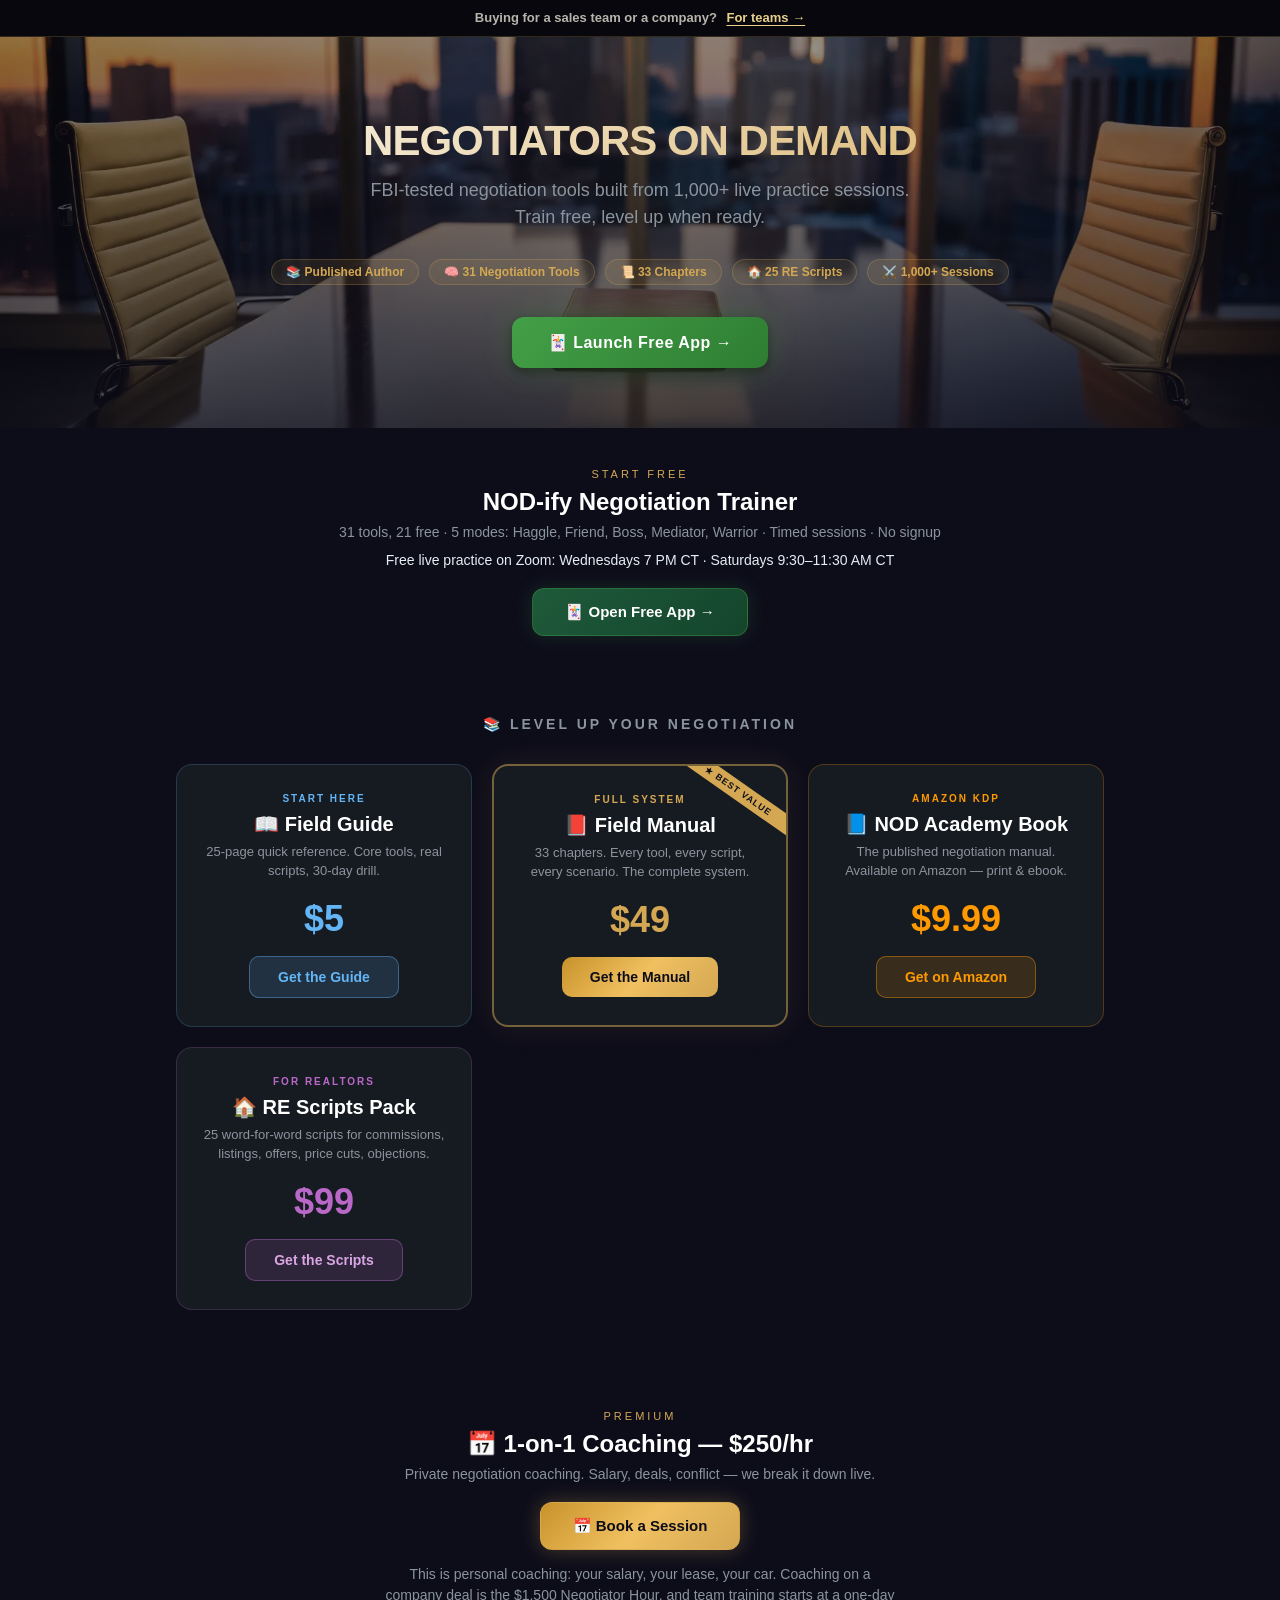
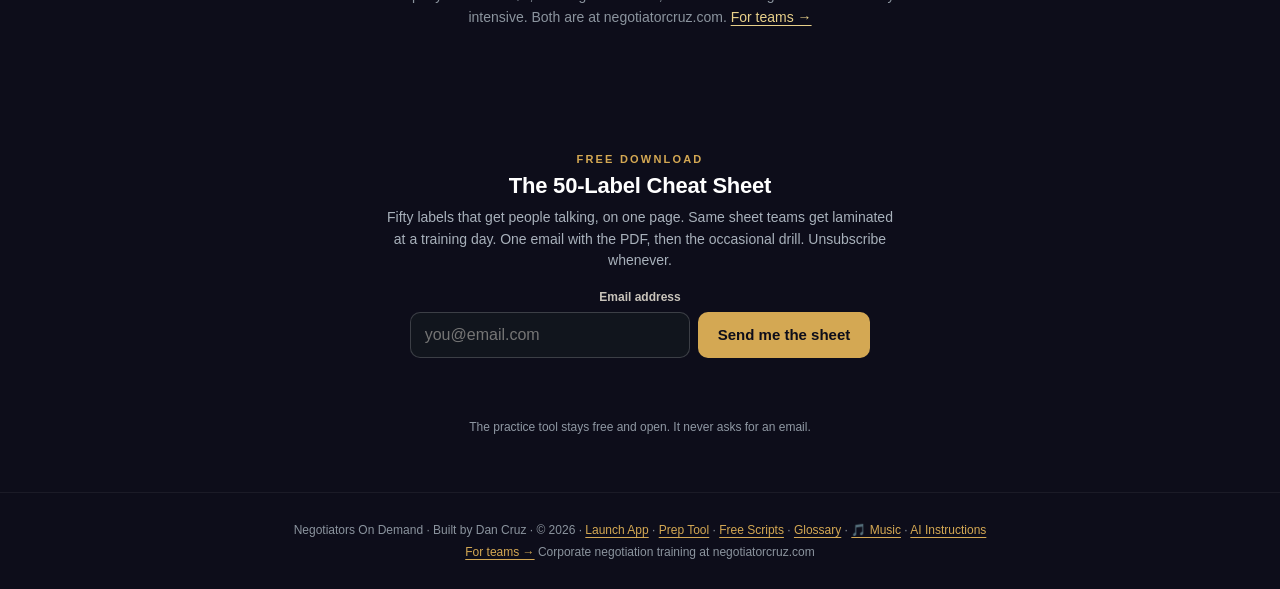
==== commit d1811dfd: "Site audit: SEO, lead capture, For-teams path, WebP, a11y, fact fixes - Every page: canonical, Open " ====
--- a/index.html
+++ b/index.html
@@ -3,16 +3,156 @@
 <head>
 <meta charset="UTF-8">
 <meta name="viewport" content="width=device-width, initial-scale=1.0">
-<link rel="icon" href="nod-coin.png">
-<title>Negotiators On Demand — Negotiation Training & Tools</title>
+<link rel="icon" href="/nod-coin.png">
+<title>Negotiators On Demand — Free Negotiation Practice, Scripts & Training</title>
 <meta name="description" content="FBI-tested negotiation tools, scripts, and training. Built from 1,000+ live practice sessions. Free app, $5 Field Guide, $49 Manual, $99 RE Scripts.">
+<link rel="canonical" href="https://negotiatorsondemand.com/">
+<meta property="og:type" content="website">
+<meta property="og:site_name" content="Negotiators On Demand">
+<meta property="og:title" content="Negotiators On Demand — practice negotiation free">
+<meta property="og:description" content="31 negotiation tools, 21 free. Practice in the browser, no signup. Then scripts, the manual, and coaching when you need them.">
+<meta property="og:url" content="https://negotiatorsondemand.com/">
+<meta property="og:image" content="https://negotiatorsondemand.com/og-card.jpg">
+<meta property="og:image:width" content="1200">
+<meta property="og:image:height" content="630">
+<meta property="og:image:alt" content="A dark boardroom table at dusk, two chairs facing each other over a closed folder">
+<meta name="twitter:card" content="summary_large_image">
+<meta name="twitter:title" content="Negotiators On Demand — practice negotiation free">
+<meta name="twitter:description" content="31 negotiation tools, 21 free. Practice in the browser, no signup. Then scripts, the manual, and coaching when you need them.">
+<meta name="twitter:image" content="https://negotiatorsondemand.com/og-card.jpg">
+<link rel="stylesheet" href="/assets/nod-shared.css">
+<link rel="preload" as="image" href="/assets/hero-boardroom-960.webp" type="image/webp" media="(max-width:700px)">
+<link rel="preload" as="image" href="/assets/hero-boardroom.webp" type="image/webp" media="(min-width:701px)">
+<script type="application/ld+json">
+{
+  "@context": "https://schema.org",
+  "@graph": [
+    {
+      "@type": "Organization",
+      "@id": "https://negotiatorsondemand.com/#org",
+      "name": "Negotiators On Demand",
+      "alternateName": "NOD",
+      "url": "https://negotiatorsondemand.com/",
+      "logo": "https://negotiatorsondemand.com/nod-coin.png",
+      "founder": {
+        "@id": "https://negotiatorcruz.com/#dan"
+      },
+      "email": "negotiatorsondemand@gmail.com",
+      "sameAs": [
+        "https://www.tiktok.com/@negotiatorsondemand",
+        "https://negotiatorcruz.com"
+      ]
+    },
+    {
+      "@type": "Person",
+      "@id": "https://negotiatorcruz.com/#dan",
+      "name": "Dan Cruz",
+      "alternateName": "Daniel Cruz",
+      "jobTitle": "Negotiation Trainer",
+      "description": "Marine veteran, Chicago real estate professional, and negotiation trainer. Author of the NOD Training Manual. 1,000+ live practice sessions.",
+      "url": "https://negotiatorcruz.com/about",
+      "sameAs": [
+        "https://negotiatorcruz.com",
+        "https://www.tiktok.com/@negotiatorsondemand",
+        "https://www.youtube.com/@Negotiators",
+        "https://dancruzhomes.com"
+      ],
+      "knowsAbout": [
+        "Negotiation",
+        "Tactical empathy",
+        "Real estate negotiation"
+      ]
+    },
+    {
+      "@type": "WebSite",
+      "@id": "https://negotiatorsondemand.com/#site",
+      "url": "https://negotiatorsondemand.com/",
+      "name": "Negotiators On Demand",
+      "publisher": {
+        "@id": "https://negotiatorsondemand.com/#org"
+      }
+    },
+    {
+      "@type": "Product",
+      "name": "NOD Field Guide",
+      "description": "25-page quick reference. Core tools, real scripts, 30-day drill.",
+      "sku": "field-guide",
+      "brand": {
+        "@id": "https://negotiatorsondemand.com/#org"
+      },
+      "offers": {
+        "@type": "Offer",
+        "price": "5",
+        "priceCurrency": "USD",
+        "availability": "https://schema.org/InStock",
+        "url": "https://negotiatorsondemand.com/#products",
+        "seller": {
+          "@id": "https://negotiatorsondemand.com/#org"
+        }
+      }
+    },
+    {
+      "@type": "Product",
+      "name": "NOD Field Manual",
+      "description": "33 chapters. Every tool, every script, every scenario.",
+      "sku": "field-manual",
+      "brand": {
+        "@id": "https://negotiatorsondemand.com/#org"
+      },
+      "offers": {
+        "@type": "Offer",
+        "price": "49",
+        "priceCurrency": "USD",
+        "availability": "https://schema.org/InStock",
+        "url": "https://negotiatorsondemand.com/#products",
+        "seller": {
+          "@id": "https://negotiatorsondemand.com/#org"
+        }
+      }
+    },
+    {
+      "@type": "Product",
+      "name": "RE Scripts Pack",
+      "description": "25 word-for-word real estate negotiation scripts for commissions, listings, offers, price cuts, and objections.",
+      "sku": "re-scripts",
+      "brand": {
+        "@id": "https://negotiatorsondemand.com/#org"
+      },
+      "offers": {
+        "@type": "Offer",
+        "price": "99",
+        "priceCurrency": "USD",
+        "availability": "https://schema.org/InStock",
+        "url": "https://negotiatorsondemand.com/#products",
+        "seller": {
+          "@id": "https://negotiatorsondemand.com/#org"
+        }
+      }
+    },
+    {
+      "@type": "Service",
+      "name": "1-on-1 Negotiation Coaching",
+      "serviceType": "Negotiation coaching",
+      "provider": {
+        "@id": "https://negotiatorcruz.com/#dan"
+      },
+      "url": "https://negotiatorsondemand.com/#coaching",
+      "description": "Private negotiation coaching for personal deals — salary, rent, a purchase. For teams, see negotiatorcruz.com."
+    }
+  ]
+}
+</script>
+
 <style>
 *{margin:0;padding:0;box-sizing:border-box}
 :root{--gold:#d4a853;--bg:#0d0d1a;--card:#161b22;--text:#e6edf3;--dim:#8b949e;--blue:#64b5f6;--purple:#ba68c8}
 body{font-family:-apple-system,BlinkMacSystemFont,'Segoe UI',sans-serif;background:var(--bg);color:var(--text);min-height:100vh;overflow-x:hidden}
 
 /* Hero */
-.hero{text-align:center;padding:80px 20px 60px;position:relative;background:url('./assets/hero-boardroom.png') center/cover no-repeat;background-color:var(--bg)}
+/* WebP first (57 KB) with a JPEG fallback (148 KB); was a 2.7 MB PNG. overflow:hidden
+   keeps the 600px glow in ::after from widening the page on phones. */
+.hero{text-align:center;padding:80px 20px 60px;position:relative;overflow:hidden;background:var(--bg) url('/assets/hero-boardroom.jpg') center/cover no-repeat;background-image:image-set(url('/assets/hero-boardroom.webp') type('image/webp'),url('/assets/hero-boardroom.jpg') type('image/jpeg'))}
+@media(max-width:700px){.hero{background-image:image-set(url('/assets/hero-boardroom-960.webp') type('image/webp'),url('/assets/hero-boardroom.jpg') type('image/jpeg'))}}
 .hero::before{content:'';position:absolute;inset:0;background:linear-gradient(180deg,rgba(13,13,26,0.45) 0%,rgba(13,13,26,0.75) 100%);pointer-events:none}
 .hero::after{content:'';position:absolute;top:0;left:50%;transform:translateX(-50%);width:600px;height:600px;background:radial-gradient(circle,rgba(212,168,83,0.08) 0%,transparent 70%);pointer-events:none}
 .hero>*{position:relative;z-index:1}
@@ -53,14 +193,14 @@
 .card-scripts{border-color:rgba(186,104,200,0.2)}
 .card-scripts .tag{color:var(--purple)}
 .card-scripts .price{color:var(--purple)}
-.card-scripts .buy{background:rgba(186,104,200,0.15);color:var(--purple);border:1px solid rgba(186,104,200,0.4)}
+.card-scripts .buy{background:rgba(186,104,200,0.15);color:#d9a6e3;border:1px solid rgba(186,104,200,0.4)}
 .card-scripts .buy:hover{background:var(--purple);color:#fff}
 .card-scripts:hover{border-color:rgba(186,104,200,0.4)}
 
 /* Free app section */
 .free-app{text-align:center;padding:40px 20px 60px}
 .free-app .label{font-size:11px;letter-spacing:3px;text-transform:uppercase;color:var(--gold);margin-bottom:8px}
-.free-app h3{font-size:24px;font-weight:800;color:#fff;margin-bottom:8px}
+.free-app h2,.free-app h3{font-size:24px;font-weight:800;color:#fff;margin-bottom:8px}
 .free-app p{color:var(--dim);font-size:14px;margin-bottom:20px}
 .free-app .launch{display:inline-flex;align-items:center;gap:8px;padding:14px 32px;border-radius:12px;text-decoration:none;font-weight:700;font-size:15px;background:linear-gradient(135deg,#1e5a3a 0%,#14452c 100%);color:#fff;border:1px solid rgba(67,160,71,0.4);box-shadow:0 0 20px rgba(67,160,71,0.2);transition:all 0.2s}
 .free-app .launch:hover{transform:translateY(-2px);box-shadow:0 0 40px rgba(67,160,71,0.4)}
@@ -72,7 +212,8 @@
 
 /* Footer */
 .footer{text-align:center;padding:30px 20px;border-top:1px solid rgba(255,255,255,0.06);color:var(--dim);font-size:12px}
-.footer a{color:var(--gold);text-decoration:none}
+.footer a{color:var(--gold);text-decoration:underline;text-underline-offset:3px}
+.free-app .schedule{color:var(--text);font-size:14px;margin:-8px 0 20px}
 
 @media(max-width:600px){
   .hero h1{font-size:32px}
@@ -83,6 +224,7 @@
 </style>
 </head>
 <body>
+<div class="nod-teams-bar"><span>Buying for a sales team or a company?</span> <a href="https://negotiatorcruz.com/?utm_source=negotiatorsondemand&amp;utm_medium=teams_bar&amp;utm_campaign=for_teams">For teams →</a></div>
 
 <!-- HERO -->
 <div class="hero">
@@ -90,7 +232,7 @@
   <p class="tagline">FBI-tested negotiation tools built from 1,000+ live practice sessions. Train free, level up when ready.</p>
   <div class="badges">
     <span class="badge">📚 Published Author</span>
-    <span class="badge">🧠 35+ Negotiation Tools</span>
+    <span class="badge">🧠 31 Negotiation Tools</span>
     <span class="badge">📜 33 Chapters</span>
     <span class="badge">🏠 25 RE Scripts</span>
     <span class="badge">⚔️ 1,000+ Sessions</span>
@@ -101,13 +243,15 @@
 <!-- FREE APP -->
 <div class="free-app">
   <div class="label">Start Free</div>
-  <h3>NOD-ify Negotiation Trainer</h3>
-  <p>23 tools · Emotion wheel · Haggle mode · Boss mode · Timed sessions · No signup</p>
+  <h2>NOD-ify Negotiation Trainer</h2>
+  <p>31 tools, 21 free · 5 modes: Haggle, Friend, Boss, Mediator, Warrior · Timed sessions · No signup</p>
+  <!-- TODO(Dan Cruz): add the Zoom join link (or the page that has it) for the free live practice below. -->
+  <p class="schedule">Free live practice on Zoom: Wednesdays 7 PM CT · Saturdays 9:30–11:30 AM CT</p>
   <a href="MixMatch-FV3.html" class="launch">🃏 Open Free App →</a>
 </div>
 
 <!-- PRODUCTS -->
-<div class="products">
+<div class="products" id="products">
   <h2>📚 Level Up Your Negotiation</h2>
   <div class="product-grid">
 
@@ -130,7 +274,11 @@
       <a href="https://dancruzpro.gumroad.com/l/xbbrxc" target="_blank" rel="noopener" class="buy">Get the Manual</a>
     </div>
 
-    <!-- Amazon Book -->
+    <!-- Amazon Book
+         TODO(Dan Cruz): confirm which book ASIN B0H6T2M995 is. The canonical book is the
+         "NOD Training Manual" ($10 Kindle / $50 print); this card calls it "NOD Academy Book"
+         at $9.99. If this ASIN is your separate dream-journal negotiation book, it needs its own
+         title here. Name and price left as found — your call. -->
     <div class="product-card card-guide" style="border-color:rgba(255,153,0,0.25)">
       <div class="tag" style="color:#ff9900">Amazon KDP</div>
       <div class="name">📘 NOD Academy Book</div>
@@ -151,25 +299,41 @@
   </div>
 </div>
 
-<!-- COACHING -->
-<div class="free-app">
+<!-- COACHING
+     TODO(Dan Cruz): this says $250/hr. Your canonical rate for this offer is $500/hr, and
+     products.html says $200/hr. Price left as found — change it once you confirm. -->
+<div class="free-app" id="coaching">
   <div class="label">Premium</div>
-  <h3>📅 1-on-1 Coaching — $250/hr</h3>
+  <h2>📅 1-on-1 Coaching — $250/hr</h2>
   <p>Private negotiation coaching. Salary, deals, conflict — we break it down live.</p>
   <a href="https://calendly.com/negotiatorsondemand/virtualcoffeewithdan" target="_blank" rel="noopener" class="launch" style="background:linear-gradient(135deg,#c8922a 0%,#f0c060 50%,#d4a853 100%);color:#0d0d1a;border-color:rgba(212,168,83,0.5);box-shadow:0 0 20px rgba(212,168,83,0.3);">📅 Book a Session</a>
-</div>
-
-<!-- CONVERTKIT LEAD CAPTURE -->
-<div class="lead">
-  <h3>⚔️ Get Negotiation Tips</h3>
-  <p>Free negotiation insights straight to your inbox. No spam. Unsubscribe anytime.</p>
-  <script async data-uid="b9f24e182a" src="https://tremendous-innovator-7837.kit.com/b9f24e182a/index.js"></script>
-</div>
+  <p class="nod-coaching-note">This is personal coaching: your salary, your lease, your car. Coaching on a company deal is the $1,500 Negotiator Hour, and team training starts at a one-day intensive. Both are at negotiatorcruz.com. <a href="https://negotiatorcruz.com/?utm_source=negotiatorsondemand&amp;utm_medium=coaching&amp;utm_campaign=for_teams#investment">For teams →</a></p>
+</div>
+
+<!-- LEAD CAPTURE: 50-Label Cheat Sheet.
+     TODO(Dan Cruz): connect your email provider — see the header of /assets/signup.js.
+     Until then the form opens the visitor's mail app addressed to you. -->
+<section class="nod-signup" id="cheat-sheet" aria-labelledby="cs-h-home">
+  <div class="eyebrow">Free download</div>
+  <h2 id="cs-h-home">The 50-Label Cheat Sheet</h2>
+  <p>Fifty labels that get people talking, on one page. Same sheet teams get laminated at a training day. One email with the PDF, then the occasional drill. Unsubscribe whenever.</p>
+  <form class="nod-signup-form" data-endpoint="" data-source="home" novalidate>
+    <label for="cs-email-home">Email address</label>
+    <input id="cs-email-home" type="email" name="email" autocomplete="email" required placeholder="you@email.com">
+    <input class="hp" type="text" name="company" tabindex="-1" autocomplete="off" aria-hidden="true">
+    <button type="submit">Send me the sheet</button>
+    <p class="nod-signup-msg" role="status" aria-live="polite"></p>
+  </form>
+  <p class="fine">The practice tool stays free and open. It never asks for an email.</p>
+</section>
+
 
 <!-- FOOTER -->
 <div class="footer">
-  <p>Negotiators On Demand · Built by Dan Cruz · © 2026 · <a href="MixMatch-FV3.html">Launch App</a> · <a href="music.html">🎵 Music</a> · <a href="ai-instructions.html">AI Instructions</a></p>
-</div>
-
+  <p>Negotiators On Demand · Built by Dan Cruz · © 2026 · <a href="MixMatch-FV3.html">Launch App</a> · <a href="/hello.html">Prep Tool</a> · <a href="/scripts.html">Free Scripts</a> · <a href="/glossary.html">Glossary</a> · <a href="music.html">🎵 Music</a> · <a href="ai-instructions.html">AI Instructions</a></p>
+  <p style="margin-top:8px"><a href="https://negotiatorcruz.com/?utm_source=negotiatorsondemand&amp;utm_medium=footer&amp;utm_campaign=for_teams">For teams →</a> Corporate negotiation training at negotiatorcruz.com</p>
+</div>
+
+<script src="/assets/signup.js" defer></script>
 </body>
 </html>
--- a/assets/nod-shared.css
+++ b/assets/nod-shared.css
@@ -0,0 +1,37 @@
+/* Shared by every page on negotiatorsondemand.com: the "For teams" bar that
+   routes corporate buyers to negotiatorcruz.com, and the cheat-sheet signup.
+   Each page keeps its own inline styles; this file only carries what has to
+   look the same everywhere. */
+
+.nod-teams-bar{display:flex;flex-wrap:wrap;gap:.25rem .6rem;justify-content:center;align-items:center;
+  padding:.55rem 1rem;background:#07070d;border-bottom:1px solid rgba(201,168,76,.22);
+  font:600 13px/1.4 -apple-system,BlinkMacSystemFont,'Segoe UI',Roboto,sans-serif;color:#b9b4ab;text-align:center}
+.nod-teams-bar a{color:#e8d08a;text-decoration:underline;text-underline-offset:3px;white-space:nowrap}
+.nod-teams-bar a:hover,.nod-teams-bar a:focus-visible{color:#fff}
+
+.nod-signup{max-width:560px;margin:0 auto;padding:44px 20px 56px;text-align:center;
+  font-family:-apple-system,BlinkMacSystemFont,'Segoe UI',Roboto,sans-serif}
+.nod-signup .eyebrow{font-size:11px;letter-spacing:.2em;text-transform:uppercase;color:#d4a853;font-weight:700;margin-bottom:8px}
+.nod-signup h2{font-size:22px;font-weight:800;color:#fff;margin:0 0 8px;letter-spacing:-.01em}
+.nod-signup p{color:#a8b1bb;font-size:14px;line-height:1.55;margin:0 0 18px}
+.nod-signup-form{display:flex;flex-wrap:wrap;gap:8px;justify-content:center}
+.nod-signup-form label{flex-basis:100%;text-align:center;font-size:12px;font-weight:600;color:#c9c4bb;max-width:420px;margin:0 auto}
+.nod-signup-form input[type=email]{flex:1 1 220px;max-width:280px;min-height:46px;padding:0 14px;border-radius:10px;
+  border:1px solid rgba(255,255,255,.18);background:#11151d;color:#fff;font-size:16px}
+.nod-signup-form input[type=email]:focus{outline:2px solid #d4a853;outline-offset:2px}
+.nod-signup-form button{min-height:46px;padding:0 20px;border:0;border-radius:10px;cursor:pointer;
+  background:#d4a853;color:#0d0d1a;font-weight:800;font-size:15px}
+.nod-signup-form button:hover{background:#f0c060}
+.nod-signup-form button:focus-visible{outline:2px solid #fff;outline-offset:2px}
+.nod-signup-form button[disabled]{opacity:.6;cursor:wait}
+.nod-signup-form .hp{position:absolute;left:-9999px;width:1px;height:1px;overflow:hidden}
+.nod-signup-msg{flex-basis:100%;min-height:1.4em;margin:6px 0 0;font-size:13px;color:#a8b1bb}
+.nod-signup-msg.ok{color:#5fd38a}
+.nod-signup-msg.err{color:#ff8a80}
+.nod-signup-msg a{color:#e8d08a}
+.nod-signup .fine{font-size:12px;color:#8f98a3;margin:14px 0 0}
+
+.nod-coaching-note{max-width:520px;margin:14px auto 0;font-size:13px;line-height:1.55;color:#a8b1bb}
+.nod-coaching-note a{color:#e8d08a;text-decoration:underline;text-underline-offset:3px}
+
+.sr-only{position:absolute;width:1px;height:1px;padding:0;margin:-1px;overflow:hidden;clip:rect(0,0,0,0);white-space:nowrap;border:0}
